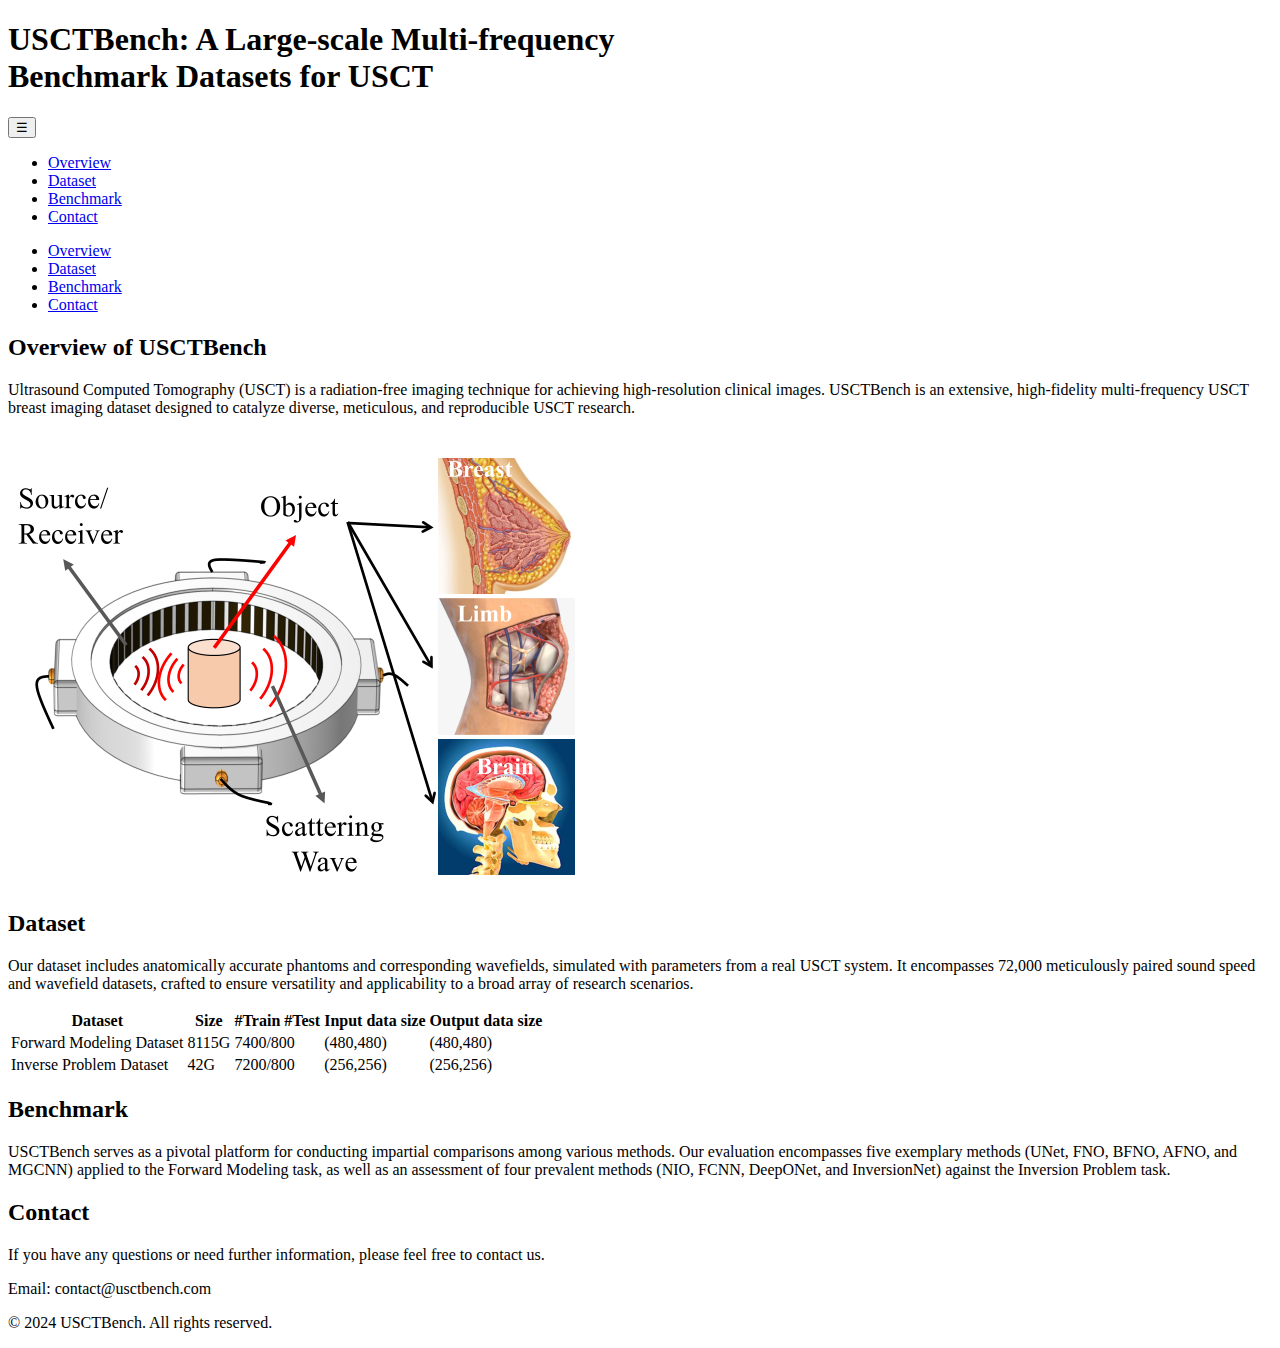
==== index.html @ 04b75a7d "Update index.html" ====
<!DOCTYPE html>
<html lang="en">
<head>
    <meta charset="UTF-8">
    <meta name="viewport" content="width=device-width, initial-scale=1.0">
    <title>USCTBench: A Large-scale Multi-frequency Benchmark Datasets for USCT</title>
    <link href="https://fonts.googleapis.com/css2?family=Open+Sans:wght@400;700&display=swap" rel="stylesheet">
    <link rel="stylesheet" href="css/style.css">
</head>
<body>
    <header>
        <div class="header-content">
            <h1>USCTBench: A Large-scale Multi-frequency<br>Benchmark Datasets for USCT</h1>
            <button class="mobile-menu-btn" aria-label="Toggle navigation">&#9776;</button>
            <nav class="mobile-menu">
                <ul>
                    <li><a href="#overview">Overview</a></li>
                    <li><a href="#dataset">Dataset</a></li>
                    <li><a href="#benchmark">Benchmark</a></li>
                    <li><a href="#contact">Contact</a></li>
                </ul>
            </nav>
            <nav>
                <ul>
                    <li><a href="#overview">Overview</a></li>
                    <li><a href="#dataset">Dataset</a></li>
                    <li><a href="#benchmark">Benchmark</a></li>
                    <li><a href="#contact">Contact</a></li>
                </ul>
            </nav>
        </div>
    </header>

    <section id="overview">
        <h2>Overview of USCTBench</h2>
        <p>Ultrasound Computed Tomography (USCT) is a radiation-free imaging technique for achieving high-resolution clinical images. USCTBench is an extensive, high-fidelity multi-frequency USCT breast imaging dataset designed to catalyze diverse, meticulous, and reproducible USCT research.</p>
        <img src="USCT.png" alt="Schematic diagram of a USCT system">
    </section>

    <section id="dataset">
        <h2>Dataset</h2>
        <p>Our dataset includes anatomically accurate phantoms and corresponding wavefields, simulated with parameters from a real USCT system. It encompasses 72,000 meticulously paired sound speed and wavefield datasets, crafted to ensure versatility and applicability to a broad array of research scenarios.</p>
        <table>
            <tr>
                <th>Dataset</th>
                <th>Size</th>
                <th>#Train #Test</th>
                <th>Input data size</th>
                <th>Output data size</th>
            </tr>
            <tr>
                <td>Forward Modeling Dataset</td>
                <td>8115G</td>
                <td>7400/800</td>
                <td>(480,480)</td>
                <td>(480,480)</td>
            </tr>
            <tr>
                <td>Inverse Problem Dataset</td>
                <td>42G</td>
                <td>7200/800</td>
                <td>(256,256)</td>
                <td>(256,256)</td>
            </tr>
        </table>
    </section>

    <section id="benchmark">
        <h2>Benchmark</h2>
        <p>USCTBench serves as a pivotal platform for conducting impartial comparisons among various methods. Our evaluation encompasses five exemplary methods (UNet, FNO, BFNO, AFNO, and MGCNN) applied to the Forward Modeling task, as well as an assessment of four prevalent methods (NIO, FCNN, DeepONet, and InversionNet) against the Inversion Problem task.</p>
    </section>

    <section id="contact">
        <h2>Contact</h2>
        <p>If you have any questions or need further information, please feel free to contact us.</p>
        <p>Email: contact@usctbench.com</p>
    </section>

    <footer>
        <p>© 2024 USCTBench. All rights reserved.</p>
    </footer>
    <script src="js/script.js"></script>
</body>
</html>
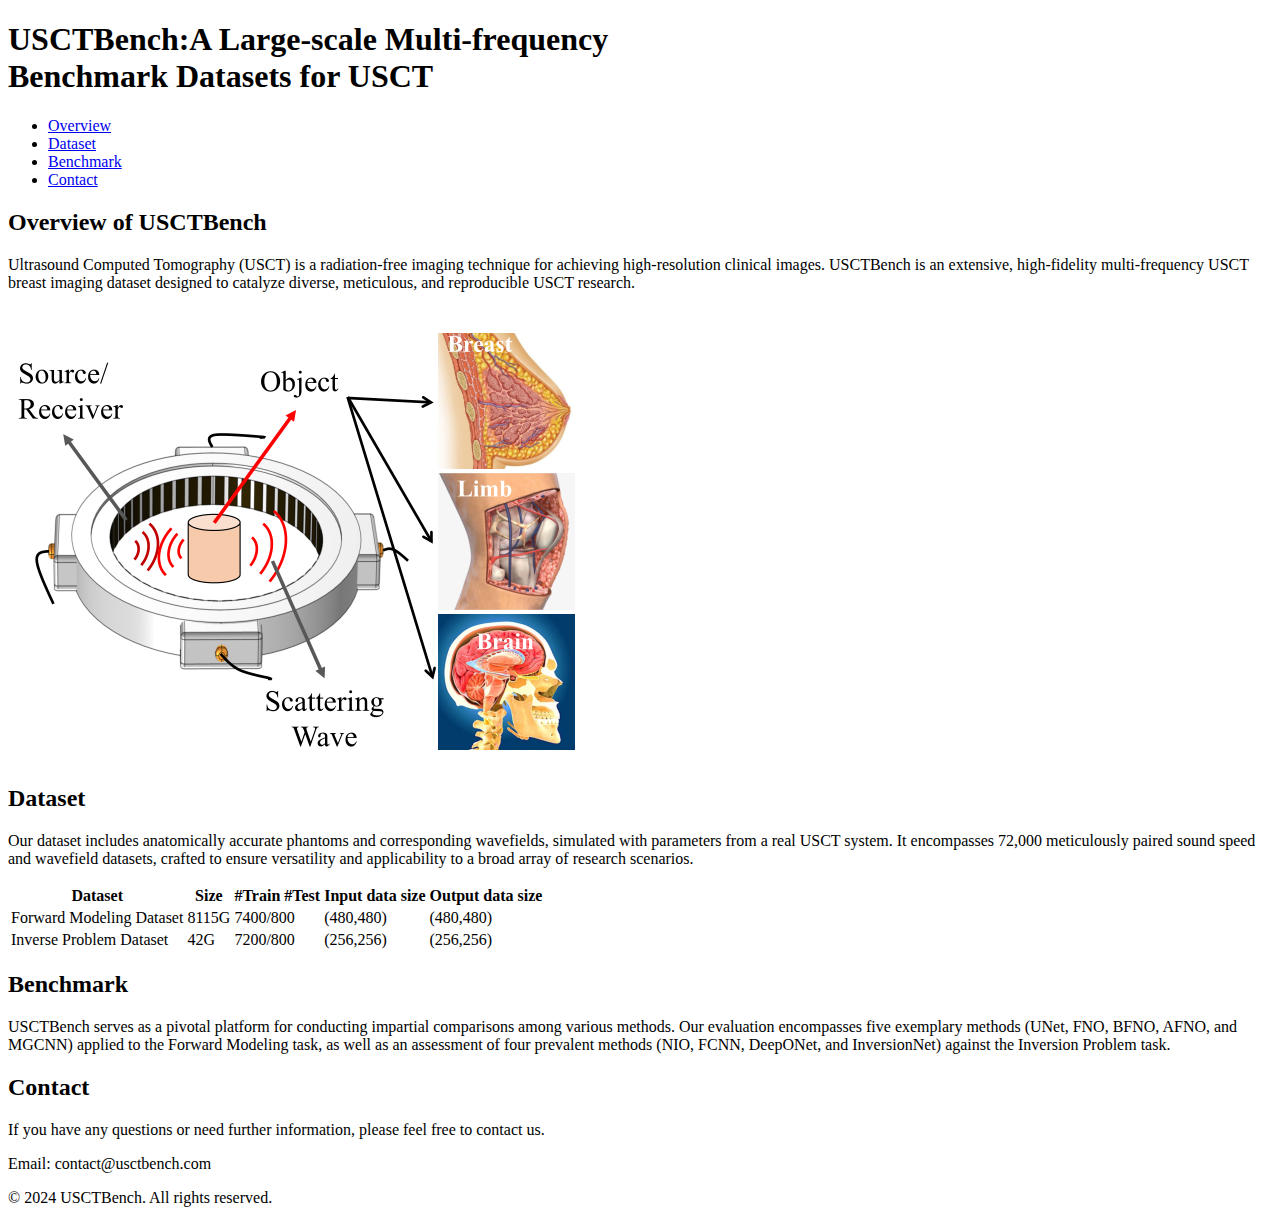
==== commit 62d086fa: "Update index.html" ====
--- a/index.html
+++ b/index.html
@@ -4,22 +4,12 @@
     <meta charset="UTF-8">
     <meta name="viewport" content="width=device-width, initial-scale=1.0">
     <title>USCTBench: A Large-scale Multi-frequency Benchmark Datasets for USCT</title>
-    <link href="https://fonts.googleapis.com/css2?family=Open+Sans:wght@400;700&display=swap" rel="stylesheet">
-    <link rel="stylesheet" href="css/style.css">
+    <link rel="stylesheet" href="styles.css">
 </head>
 <body>
     <header>
         <div class="header-content">
-            <h1>USCTBench: A Large-scale Multi-frequency<br>Benchmark Datasets for USCT</h1>
-            <button class="mobile-menu-btn" aria-label="Toggle navigation">&#9776;</button>
-            <nav class="mobile-menu">
-                <ul>
-                    <li><a href="#overview">Overview</a></li>
-                    <li><a href="#dataset">Dataset</a></li>
-                    <li><a href="#benchmark">Benchmark</a></li>
-                    <li><a href="#contact">Contact</a></li>
-                </ul>
-            </nav>
+            <h1>USCTBench:A Large-scale Multi-frequency<br>Benchmark Datasets for USCT</h1>
             <nav>
                 <ul>
                     <li><a href="#overview">Overview</a></li>
@@ -40,6 +30,7 @@
     <section id="dataset">
         <h2>Dataset</h2>
         <p>Our dataset includes anatomically accurate phantoms and corresponding wavefields, simulated with parameters from a real USCT system. It encompasses 72,000 meticulously paired sound speed and wavefield datasets, crafted to ensure versatility and applicability to a broad array of research scenarios.</p>
+        <!-- Table Start -->
         <table>
             <tr>
                 <th>Dataset</th>
@@ -63,6 +54,7 @@
                 <td>(256,256)</td>
             </tr>
         </table>
+        <!-- Table End -->
     </section>
 
     <section id="benchmark">
@@ -79,6 +71,5 @@
     <footer>
         <p>© 2024 USCTBench. All rights reserved.</p>
     </footer>
-    <script src="js/script.js"></script>
 </body>
 </html>
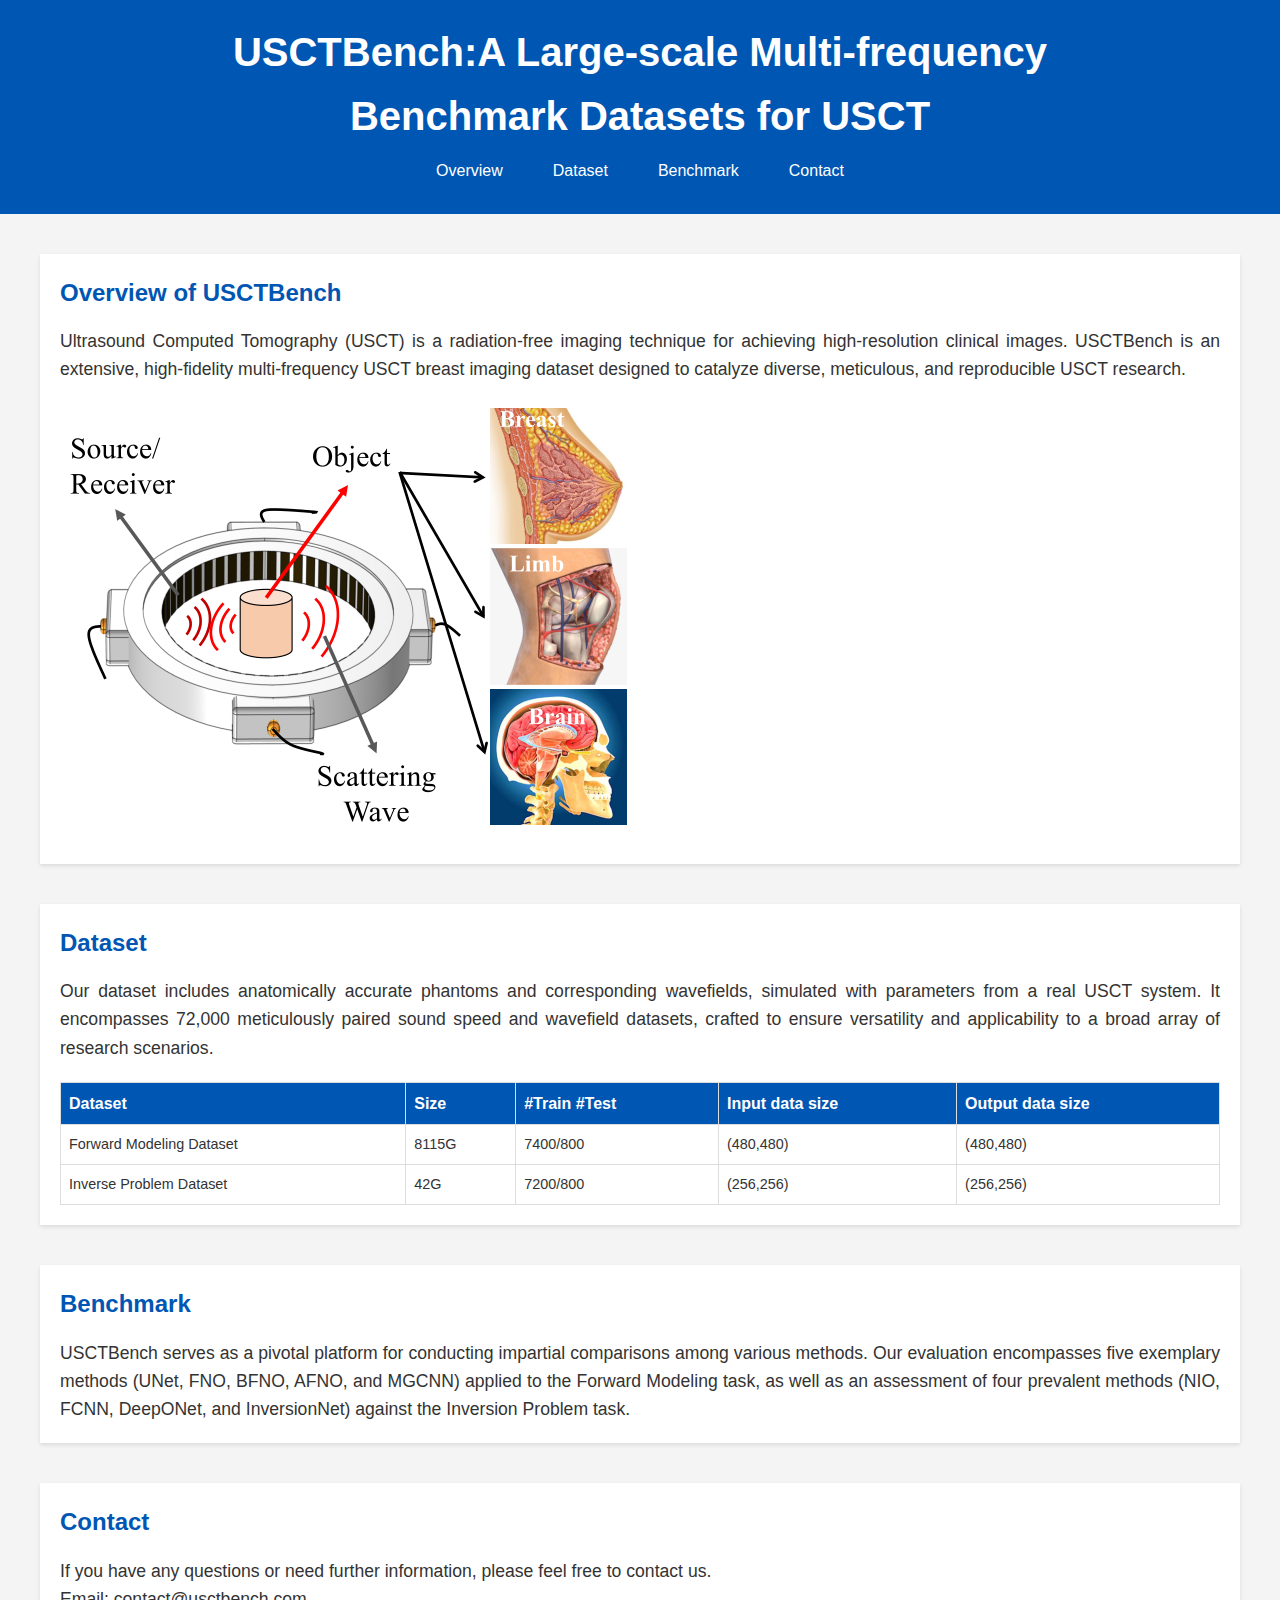
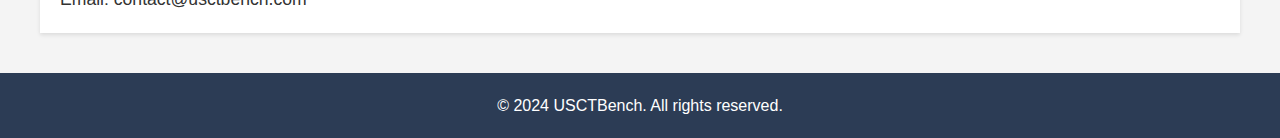
==== commit dce8607b: "Update index.html" ====
--- a/index.html
+++ b/index.html
@@ -4,7 +4,7 @@
     <meta charset="UTF-8">
     <meta name="viewport" content="width=device-width, initial-scale=1.0">
     <title>USCTBench: A Large-scale Multi-frequency Benchmark Datasets for USCT</title>
-    <link rel="stylesheet" href="styles.css">
+    <link rel="stylesheet" href="css/styles.css">
 </head>
 <body>
     <header>
--- a/css/styles.css
+++ b/css/styles.css
@@ -0,0 +1,125 @@
+/* Reset some default styles */
+* {
+    margin: 0;
+    padding: 0;
+    box-sizing: border-box;
+}
+
+html {
+    font-size: 16px;
+}
+
+body {
+    font-family: 'Arial', sans-serif;
+    line-height: 1.6;
+    color: #333;
+    background: #f4f4f4;
+}
+
+/* Header and navigation styles */
+header {
+    background: #0056b3;
+    color: #ffffff;
+    padding: 20px 0;
+}
+
+.header-content {
+    max-width: 1200px;
+    margin: 0 auto;
+    text-align: center;
+}
+
+header h1 {
+    margin: 0;
+    font-size: 2.5em;
+}
+
+nav ul {
+    list-style: none;
+    display: flex;
+    justify-content: center;
+    padding: 10px 0;
+}
+
+nav ul li {
+    margin: 0 15px;
+}
+
+nav ul li a {
+    color: #ffffff;
+    text-decoration: none;
+    padding: 5px 10px;
+}
+
+nav ul li a:hover,
+nav ul li a.active {
+    color: #eaeaea;
+    border-bottom: 2px solid #eaeaea;
+}
+
+/* Section styles */
+section {
+    max-width: 1200px;
+    margin: 40px auto;
+    padding: 20px;
+    background: #ffffff;
+    box-shadow: 0 2px 4px rgba(0, 0, 0, 0.1);
+}
+
+section h2 {
+    color: #0056b3;
+    margin-bottom: 15px;
+}
+
+section p {
+    font-size: 1.1em;
+    text-align: justify;
+}
+
+/* Table styles */
+table {
+    width: 100%;
+    border-collapse: collapse;
+    margin-top: 20px;
+}
+
+th, td {
+    border: 1px solid #ddd;
+    padding: 8px;
+    text-align: left;
+}
+
+th {
+    background-color: #0056b3;
+    color: white;
+}
+
+td {
+    font-size: 0.9em;
+}
+
+/* Footer styles */
+footer {
+    background: #2c3c55;
+    color: #ffffff;
+    text-align: center;
+    padding: 20px 0;
+    margin-top: 40px;
+}
+
+/* Responsive images */
+img {
+    max-width: 100%;
+    height: auto;
+}
+
+/* Add media query for responsiveness */
+@media (max-width: 768px) {
+    nav ul {
+        flex-direction: column;
+    }
+
+    nav ul li {
+        margin: 10px 0;
+    }
+}
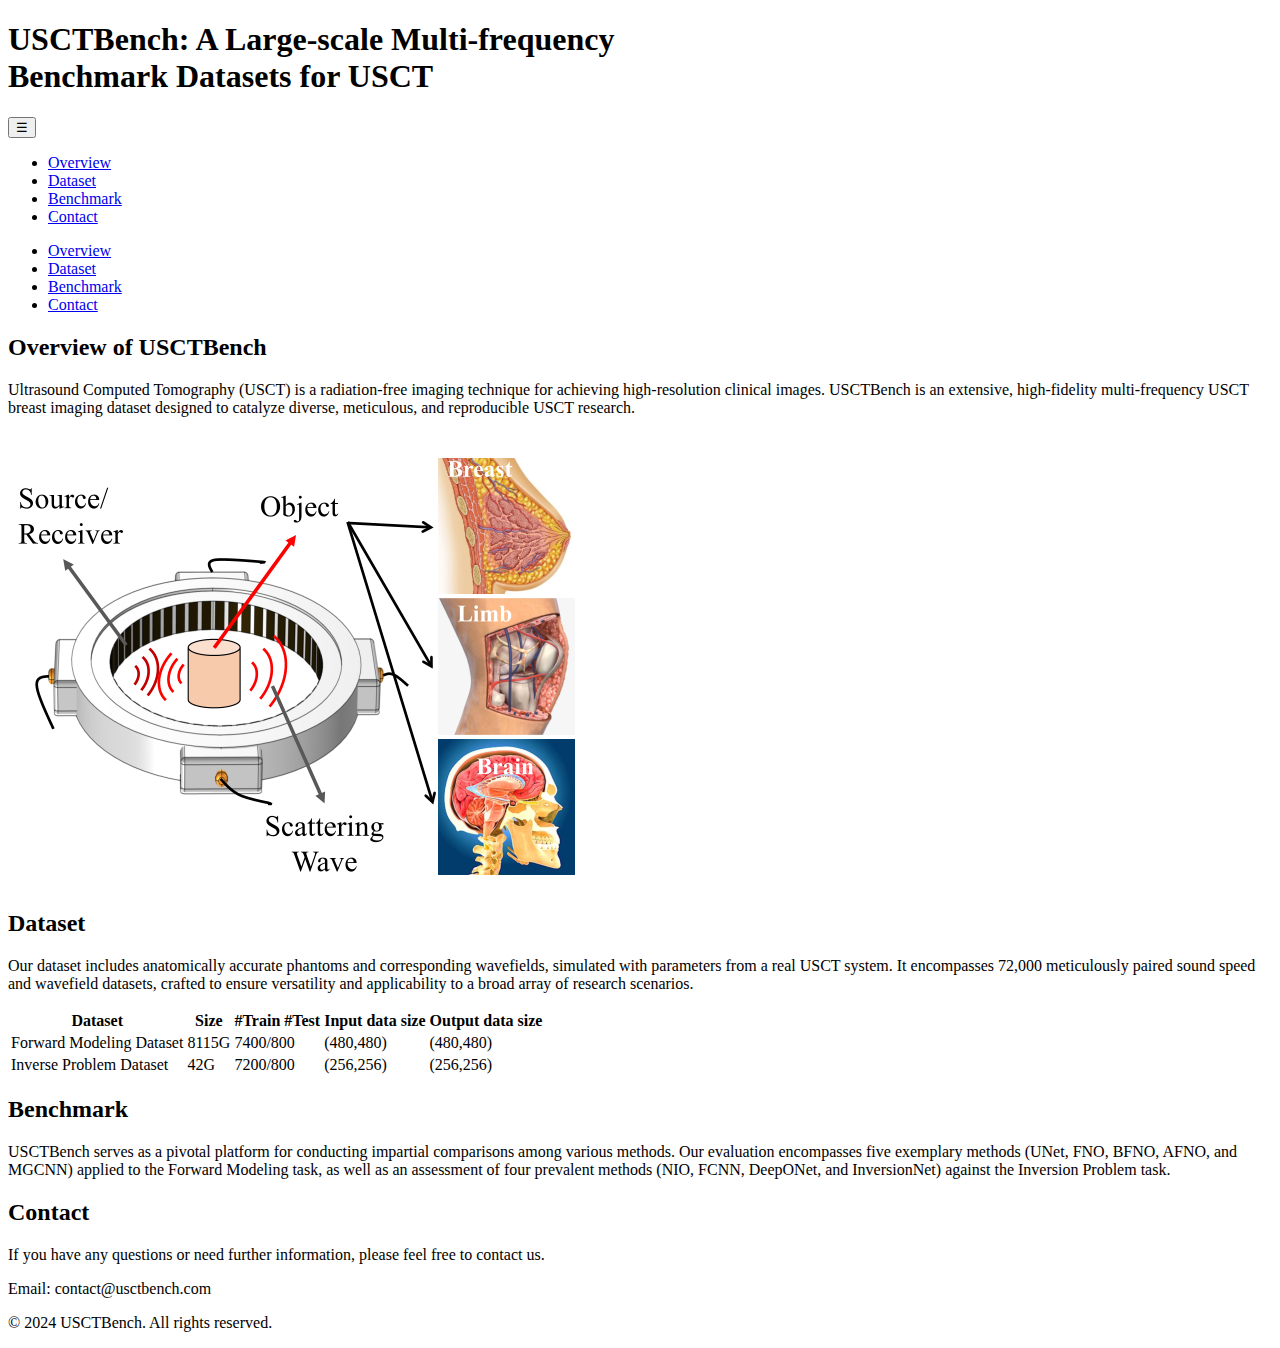
==== commit c4f9a718: "Update index.html" ====
--- a/index.html
+++ b/index.html
@@ -4,12 +4,22 @@
     <meta charset="UTF-8">
     <meta name="viewport" content="width=device-width, initial-scale=1.0">
     <title>USCTBench: A Large-scale Multi-frequency Benchmark Datasets for USCT</title>
-    <link rel="stylesheet" href="css/styles.css">
+    <link href="https://fonts.googleapis.com/css2?family=Open+Sans:wght@400;700&display=swap" rel="stylesheet">
+    <link rel="stylesheet" href="css/style.css">
 </head>
 <body>
     <header>
         <div class="header-content">
-            <h1>USCTBench:A Large-scale Multi-frequency<br>Benchmark Datasets for USCT</h1>
+            <h1>USCTBench: A Large-scale Multi-frequency<br>Benchmark Datasets for USCT</h1>
+            <button class="mobile-menu-btn" aria-label="Toggle navigation">&#9776;</button>
+            <nav class="mobile-menu">
+                <ul>
+                    <li><a href="#overview">Overview</a></li>
+                    <li><a href="#dataset">Dataset</a></li>
+                    <li><a href="#benchmark">Benchmark</a></li>
+                    <li><a href="#contact">Contact</a></li>
+                </ul>
+            </nav>
             <nav>
                 <ul>
                     <li><a href="#overview">Overview</a></li>
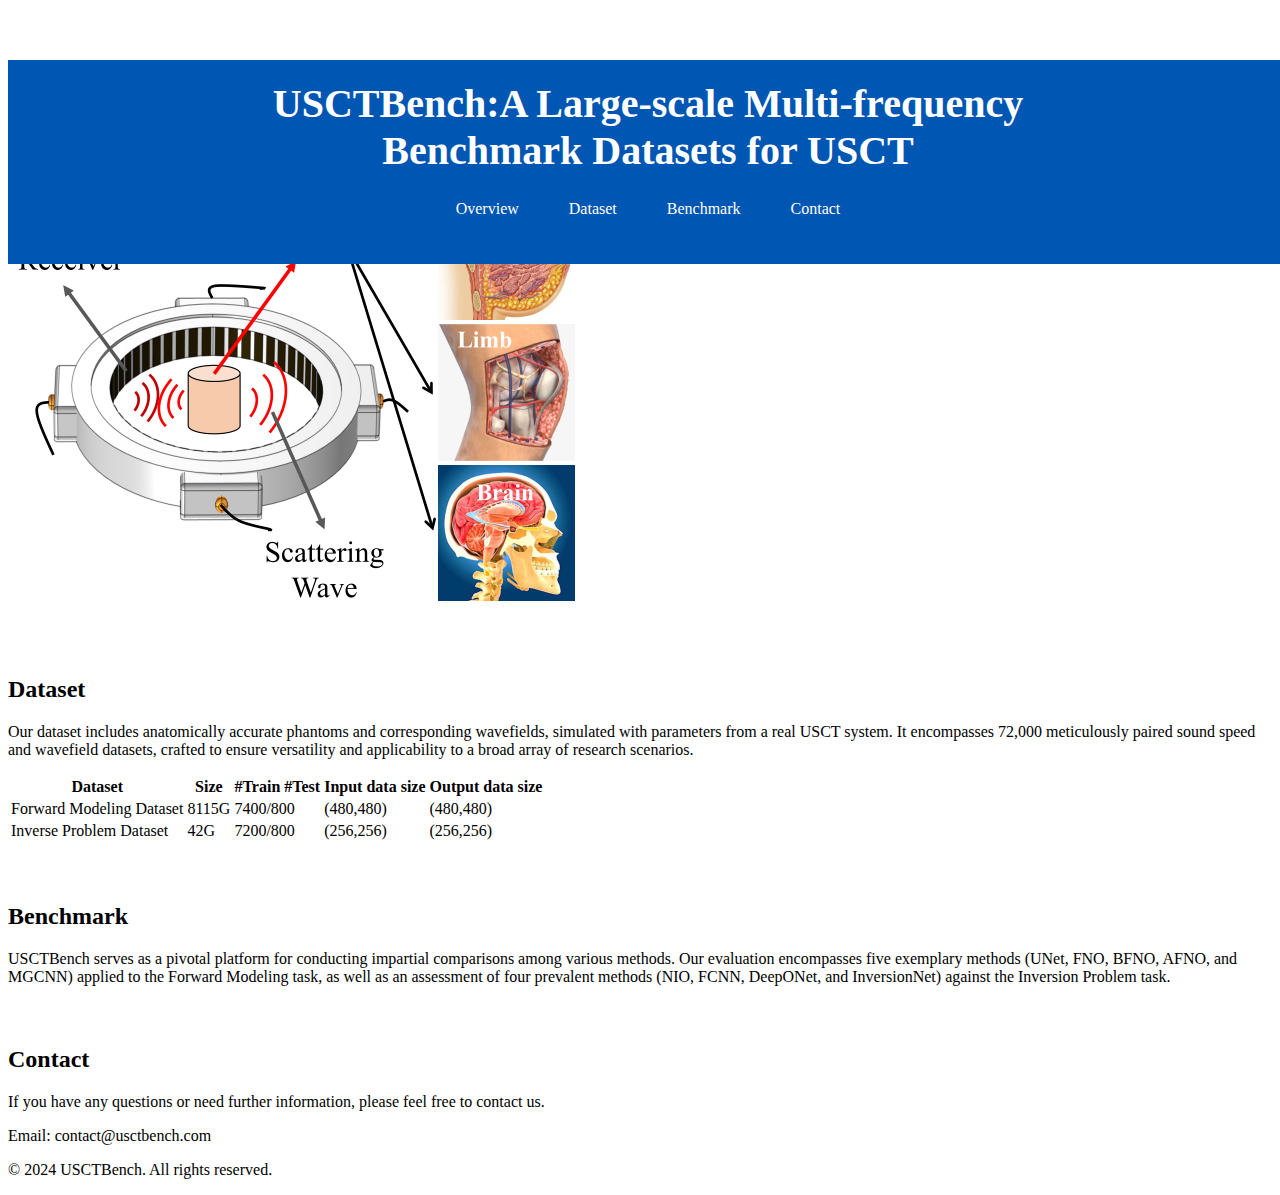
==== commit 457340ed: "Update index.html" ====
--- a/index.html
+++ b/index.html
@@ -4,22 +4,12 @@
     <meta charset="UTF-8">
     <meta name="viewport" content="width=device-width, initial-scale=1.0">
     <title>USCTBench: A Large-scale Multi-frequency Benchmark Datasets for USCT</title>
-    <link href="https://fonts.googleapis.com/css2?family=Open+Sans:wght@400;700&display=swap" rel="stylesheet">
-    <link rel="stylesheet" href="css/style.css">
+    <link rel="stylesheet" href="css/styles.css">
 </head>
 <body>
     <header>
         <div class="header-content">
-            <h1>USCTBench: A Large-scale Multi-frequency<br>Benchmark Datasets for USCT</h1>
-            <button class="mobile-menu-btn" aria-label="Toggle navigation">&#9776;</button>
-            <nav class="mobile-menu">
-                <ul>
-                    <li><a href="#overview">Overview</a></li>
-                    <li><a href="#dataset">Dataset</a></li>
-                    <li><a href="#benchmark">Benchmark</a></li>
-                    <li><a href="#contact">Contact</a></li>
-                </ul>
-            </nav>
+            <h1>USCTBench:A Large-scale Multi-frequency<br>Benchmark Datasets for USCT</h1>
             <nav>
                 <ul>
                     <li><a href="#overview">Overview</a></li>
--- a/css/styles.css
+++ b/css/styles.css
@@ -0,0 +1,92 @@
+/* Header and navigation styles */
+header {
+    background: #0056b3;
+    color: #ffffff;
+    padding: 20px 0;
+    position: fixed; /* Fixed position at the top of the viewport */
+    width: 100%; /* Full width */
+    z-index: 1000; /* Ensure the header is above other content */
+}
+
+.header-content {
+    max-width: 1200px;
+    margin: 0 auto;
+    text-align: center;
+    position: relative; /* Relative positioning for children */
+}
+
+header h1 {
+    margin: 0;
+    font-size: 2.5em;
+}
+
+nav ul {
+    list-style: none;
+    display: flex;
+    justify-content: center;
+    padding: 10px 0;
+}
+
+nav ul li {
+    margin: 0 15px;
+}
+
+nav ul li a {
+    color: #ffffff;
+    text-decoration: none;
+    padding: 5px 10px;
+}
+
+nav ul li a:hover,
+nav ul li a.active {
+    color: #eaeaea;
+    border-bottom: 2px solid #eaeaea;
+}
+
+/* Style for mobile menu */
+.mobile-menu-btn {
+    display: none; /* Hide the mobile menu button on larger screens */
+    cursor: pointer;
+    position: fixed; /* Fixed position */
+    top: 20px; /* Offset from the top */
+    right: 20px; /* Offset from the right */
+}
+
+.mobile-menu {
+    display: none; /* Hide the mobile menu by default */
+    position: fixed; /* Fixed position */
+    top: 60px; /* Offset from the top */
+    right: 0;
+    width: 100%;
+    background: #0056b3;
+    max-height: 0;
+    overflow: hidden;
+    transition: max-height 0.3s ease-out;
+}
+
+.mobile-menu ul {
+    display: flex;
+    flex-direction: column;
+    align-items: center;
+}
+
+.mobile-menu.active {
+    display: block;
+    max-height: 500px; /* Adjust based on the number of menu items */
+}
+
+/* Section padding top to avoid overlap with fixed header */
+section {
+    margin-top: 60px; /* Add padding to avoid content overlap */
+}
+
+/* Add media query for responsiveness */
+@media (max-width: 768px) {
+    .mobile-menu-btn {
+        display: block;
+    }
+
+    nav ul {
+        display: none;
+    }
+}
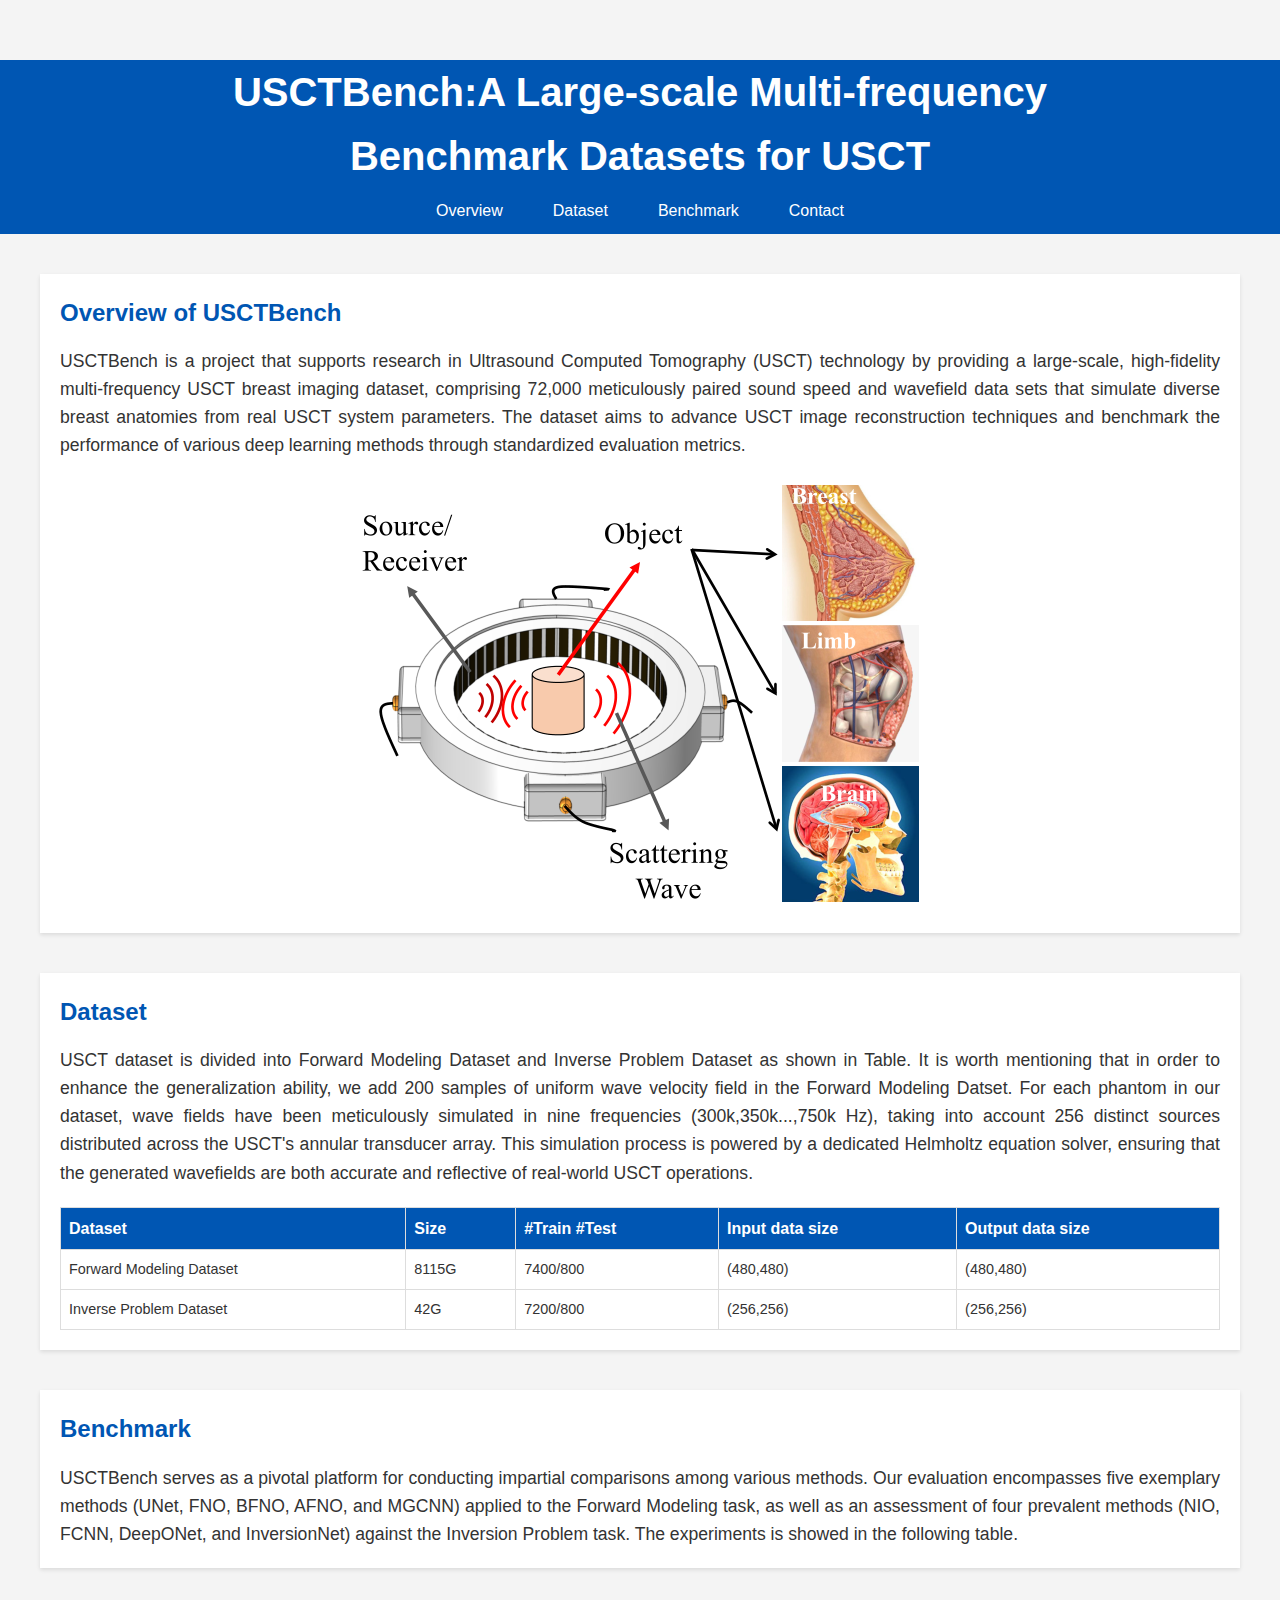
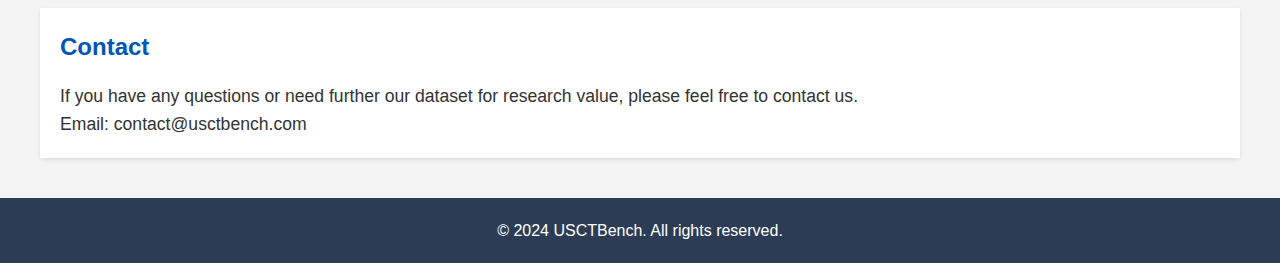
==== commit 7c41c985: "Update index.html" ====
--- a/index.html
+++ b/index.html
@@ -23,13 +23,21 @@
 
     <section id="overview">
         <h2>Overview of USCTBench</h2>
-        <p>Ultrasound Computed Tomography (USCT) is a radiation-free imaging technique for achieving high-resolution clinical images. USCTBench is an extensive, high-fidelity multi-frequency USCT breast imaging dataset designed to catalyze diverse, meticulous, and reproducible USCT research.</p>
+        <p>USCTBench is a project that supports research in Ultrasound Computed Tomography (USCT) technology by providing a large-scale, 
+            high-fidelity multi-frequency USCT breast imaging dataset, comprising 72,000 meticulously paired sound speed and wavefield data sets 
+            that simulate diverse breast anatomies from real USCT system parameters. The dataset aims to advance USCT image reconstruction techniques 
+            and benchmark the performance of various deep learning methods through standardized evaluation metrics.</p>
         <img src="USCT.png" alt="Schematic diagram of a USCT system">
     </section>
 
     <section id="dataset">
         <h2>Dataset</h2>
-        <p>Our dataset includes anatomically accurate phantoms and corresponding wavefields, simulated with parameters from a real USCT system. It encompasses 72,000 meticulously paired sound speed and wavefield datasets, crafted to ensure versatility and applicability to a broad array of research scenarios.</p>
+        <p>USCT dataset is divided into Forward Modeling Dataset and Inverse Problem Dataset as shown in Table. 
+            It is worth mentioning that in order to enhance the generalization ability, we add 200 samples of uniform wave velocity 
+            field in the Forward Modeling Datset. For each phantom in our dataset, wave fields have been meticulously simulated in nine frequencies
+            (300k,350k...,750k Hz), taking into account 256 distinct sources distributed across the USCT's annular transducer array. 
+            This simulation process is powered by a dedicated Helmholtz equation solver, ensuring that the generated wavefields are both accurate 
+            and reflective of real-world USCT operations.</p>
         <!-- Table Start -->
         <table>
             <tr>
@@ -59,12 +67,17 @@
 
     <section id="benchmark">
         <h2>Benchmark</h2>
-        <p>USCTBench serves as a pivotal platform for conducting impartial comparisons among various methods. Our evaluation encompasses five exemplary methods (UNet, FNO, BFNO, AFNO, and MGCNN) applied to the Forward Modeling task, as well as an assessment of four prevalent methods (NIO, FCNN, DeepONet, and InversionNet) against the Inversion Problem task.</p>
+        <p>USCTBench serves as a pivotal platform for conducting impartial comparisons among various methods. 
+            Our evaluation encompasses five exemplary methods (UNet, FNO, BFNO, AFNO, and MGCNN) applied to 
+            the Forward Modeling task, as well as an assessment of four prevalent methods 
+            (NIO, FCNN, DeepONet, and InversionNet) against the Inversion Problem task.
+            The experiments is showed in the following table.
+        </p>
     </section>
 
     <section id="contact">
         <h2>Contact</h2>
-        <p>If you have any questions or need further information, please feel free to contact us.</p>
+        <p>If you have any questions or need further our dataset for research value, please feel free to contact us.</p>
         <p>Email: contact@usctbench.com</p>
     </section>
 
--- a/css/styles.css
+++ b/css/styles.css
@@ -1,18 +1,33 @@
+/* Reset some default styles */
+* {
+    margin: 0;
+    padding: 0;
+    box-sizing: border-box;
+}
+
+html {
+    font-size: 16px;
+}
+
+body {
+    font-family: 'Open Sans', sans-serif;
+    line-height: 1.6;
+    color: #333;
+    background: #f4f4f4;
+    padding-top: 60px; /* Add padding to prevent content from being hidden behind the fixed header */
+}
+
 /* Header and navigation styles */
 header {
     background: #0056b3;
     color: #ffffff;
-    padding: 20px 0;
-    position: fixed; /* Fixed position at the top of the viewport */
-    width: 100%; /* Full width */
-    z-index: 1000; /* Ensure the header is above other content */
+    padding: 0;
+    width: 100%;
 }
-
 .header-content {
     max-width: 1200px;
     margin: 0 auto;
     text-align: center;
-    position: relative; /* Relative positioning for children */
 }
 
 header h1 {
@@ -44,49 +59,106 @@
 }
 
 /* Style for mobile menu */
-.mobile-menu-btn {
-    display: none; /* Hide the mobile menu button on larger screens */
-    cursor: pointer;
-    position: fixed; /* Fixed position */
-    top: 20px; /* Offset from the top */
-    right: 20px; /* Offset from the right */
+.mobile-menu {
+    display: none;
 }
 
-.mobile-menu {
-    display: none; /* Hide the mobile menu by default */
-    position: fixed; /* Fixed position */
-    top: 60px; /* Offset from the top */
-    right: 0;
-    width: 100%;
-    background: #0056b3;
-    max-height: 0;
-    overflow: hidden;
-    transition: max-height 0.3s ease-out;
+.mobile-menu-btn {
+    display: none;
+    cursor: pointer;
 }
 
-.mobile-menu ul {
-    display: flex;
-    flex-direction: column;
-    align-items: center;
+/* Section styles */
+section {
+    max-width: 1200px;
+    margin: 40px auto;
+    padding: 20px;
+    background: #ffffff;
+    box-shadow: 0 2px 4px rgba(0, 0, 0, 0.1);
+    margin: 40px auto; /* Adjusted margin to prevent overlap with fixed header */
 }
 
-.mobile-menu.active {
-    display: block;
-    max-height: 500px; /* Adjust based on the number of menu items */
+section h2 {
+    color: #0056b3;
+    margin-bottom: 15px;
 }
 
-/* Section padding top to avoid overlap with fixed header */
-section {
-    margin-top: 60px; /* Add padding to avoid content overlap */
+section p {
+    font-size: 1.1em;
+    text-align: justify;
+}
+
+/* Table styles */
+table {
+    width: 100%;
+    border-collapse: collapse;
+    margin-top: 20px;
+}
+
+th, td {
+    border: 1px solid #ddd;
+    padding: 8px;
+    text-align: left;
+}
+
+th {
+    background-color: #0056b3;
+    color: white;
+}
+
+td {
+    font-size: 0.9em;
+}
+
+/* Footer styles */
+footer {
+    background: #2c3c55;
+    color: #ffffff;
+    text-align: center;
+    padding: 20px 0;
+    margin-top: 40px;
+}
+
+/* Responsive images */
+img {
+    max-width: 100%;
+    height: auto;
+}
+
+section img {
+    display: block; /* Removes bottom whitespace below the image */
+    margin-left: auto;
+    margin-right: auto;
 }
 
 /* Add media query for responsiveness */
 @media (max-width: 768px) {
+    nav ul {
+        flex-direction: column;
+    }
+
+    nav ul li {
+        display: block;
+        text-align: center;
+        margin: 10px 0;
+    }
+
     .mobile-menu-btn {
         display: block;
     }
 
-    nav ul {
-        display: none;
+    .mobile-menu {
+        display: block;
+        position: absolute;
+        top: 60px;
+        left: 0;
+        width: 100%;
+        background: #0056b3;
+    }
+
+    .mobile-menu ul {
+        display: flex;
+        flex-direction: column;
+        align-items: center;
     }
 }
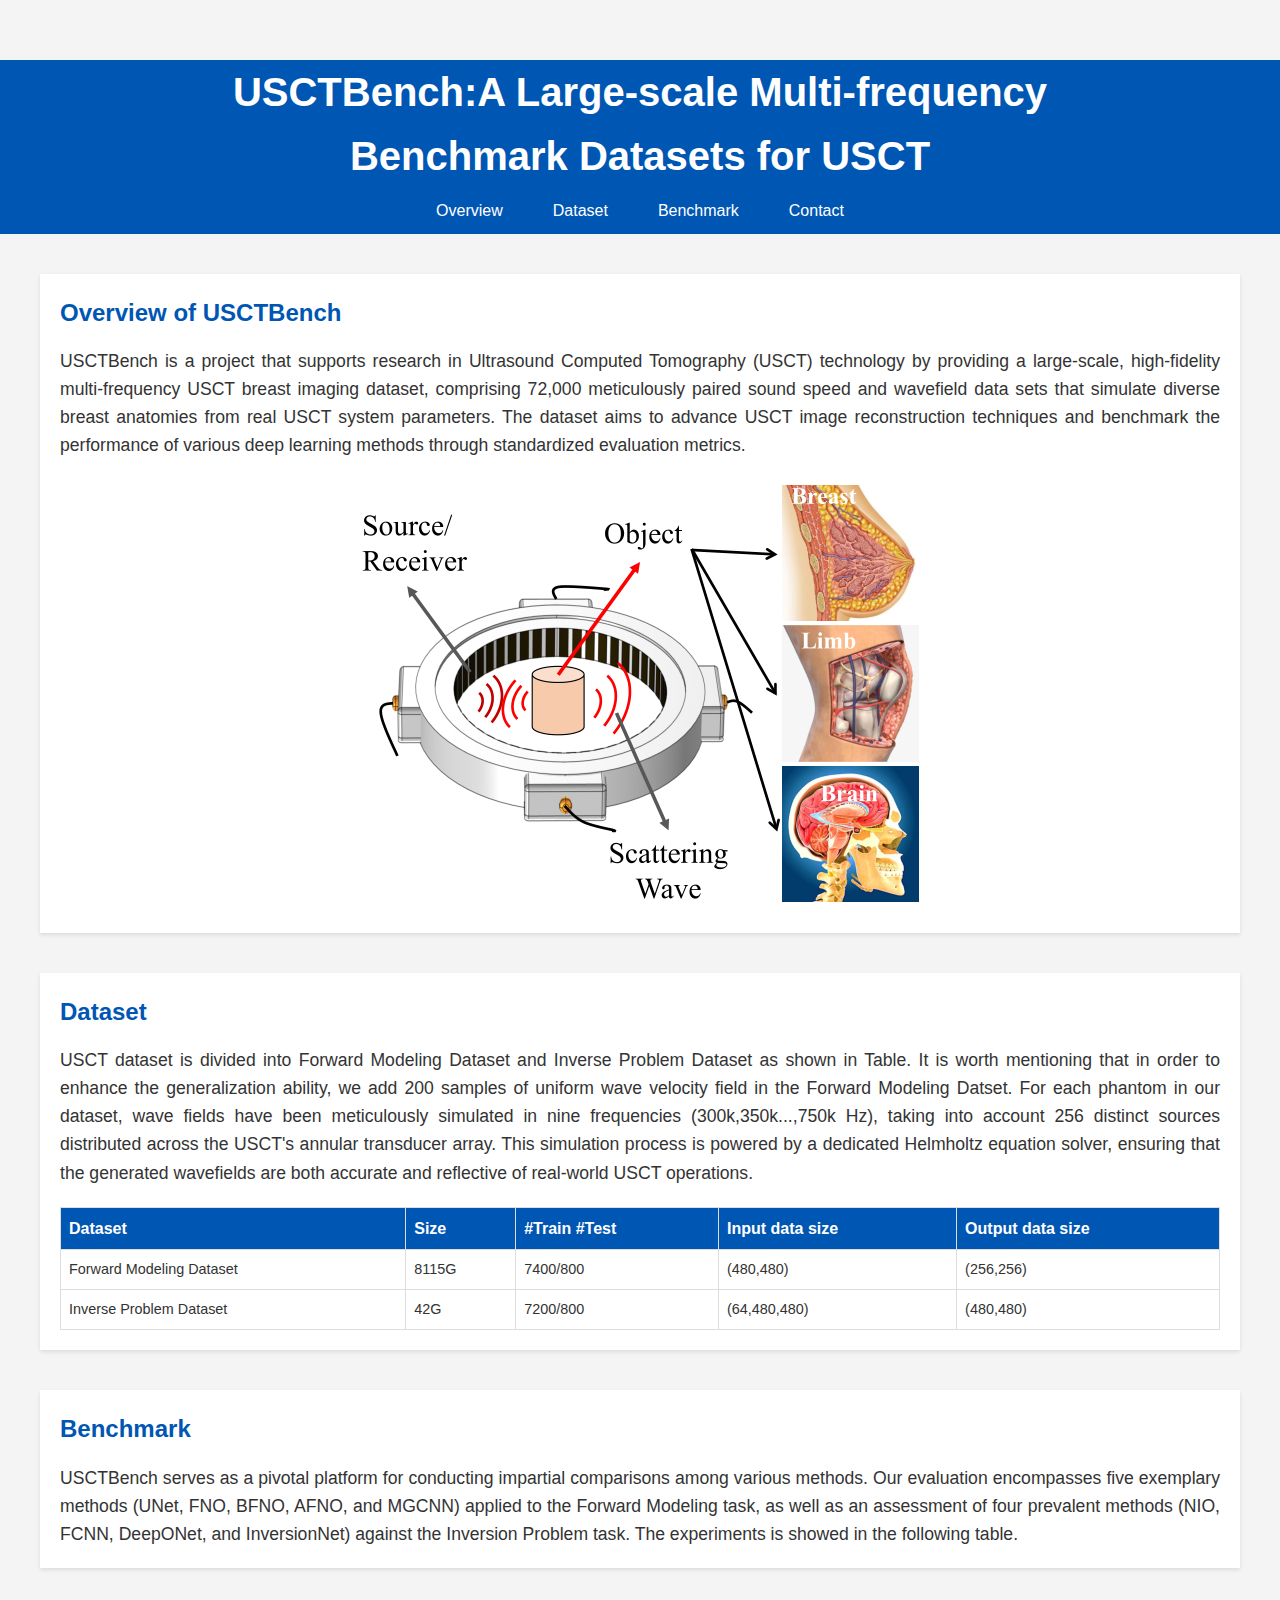
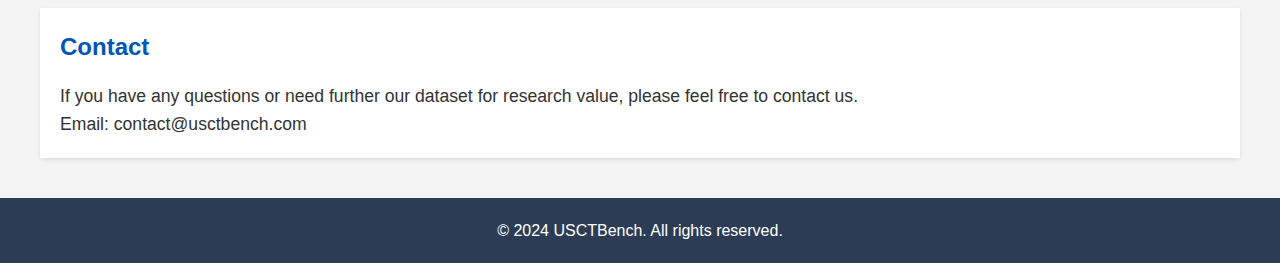
==== commit 9a346900: "Update index.html" ====
--- a/index.html
+++ b/index.html
@@ -52,14 +52,14 @@
                 <td>8115G</td>
                 <td>7400/800</td>
                 <td>(480,480)</td>
-                <td>(480,480)</td>
+                <td>(256,256)</td>
             </tr>
             <tr>
                 <td>Inverse Problem Dataset</td>
                 <td>42G</td>
                 <td>7200/800</td>
-                <td>(256,256)</td>
-                <td>(256,256)</td>
+                <td>(64,480,480)</td>
+                <td>(480,480)</td>
             </tr>
         </table>
         <!-- Table End -->
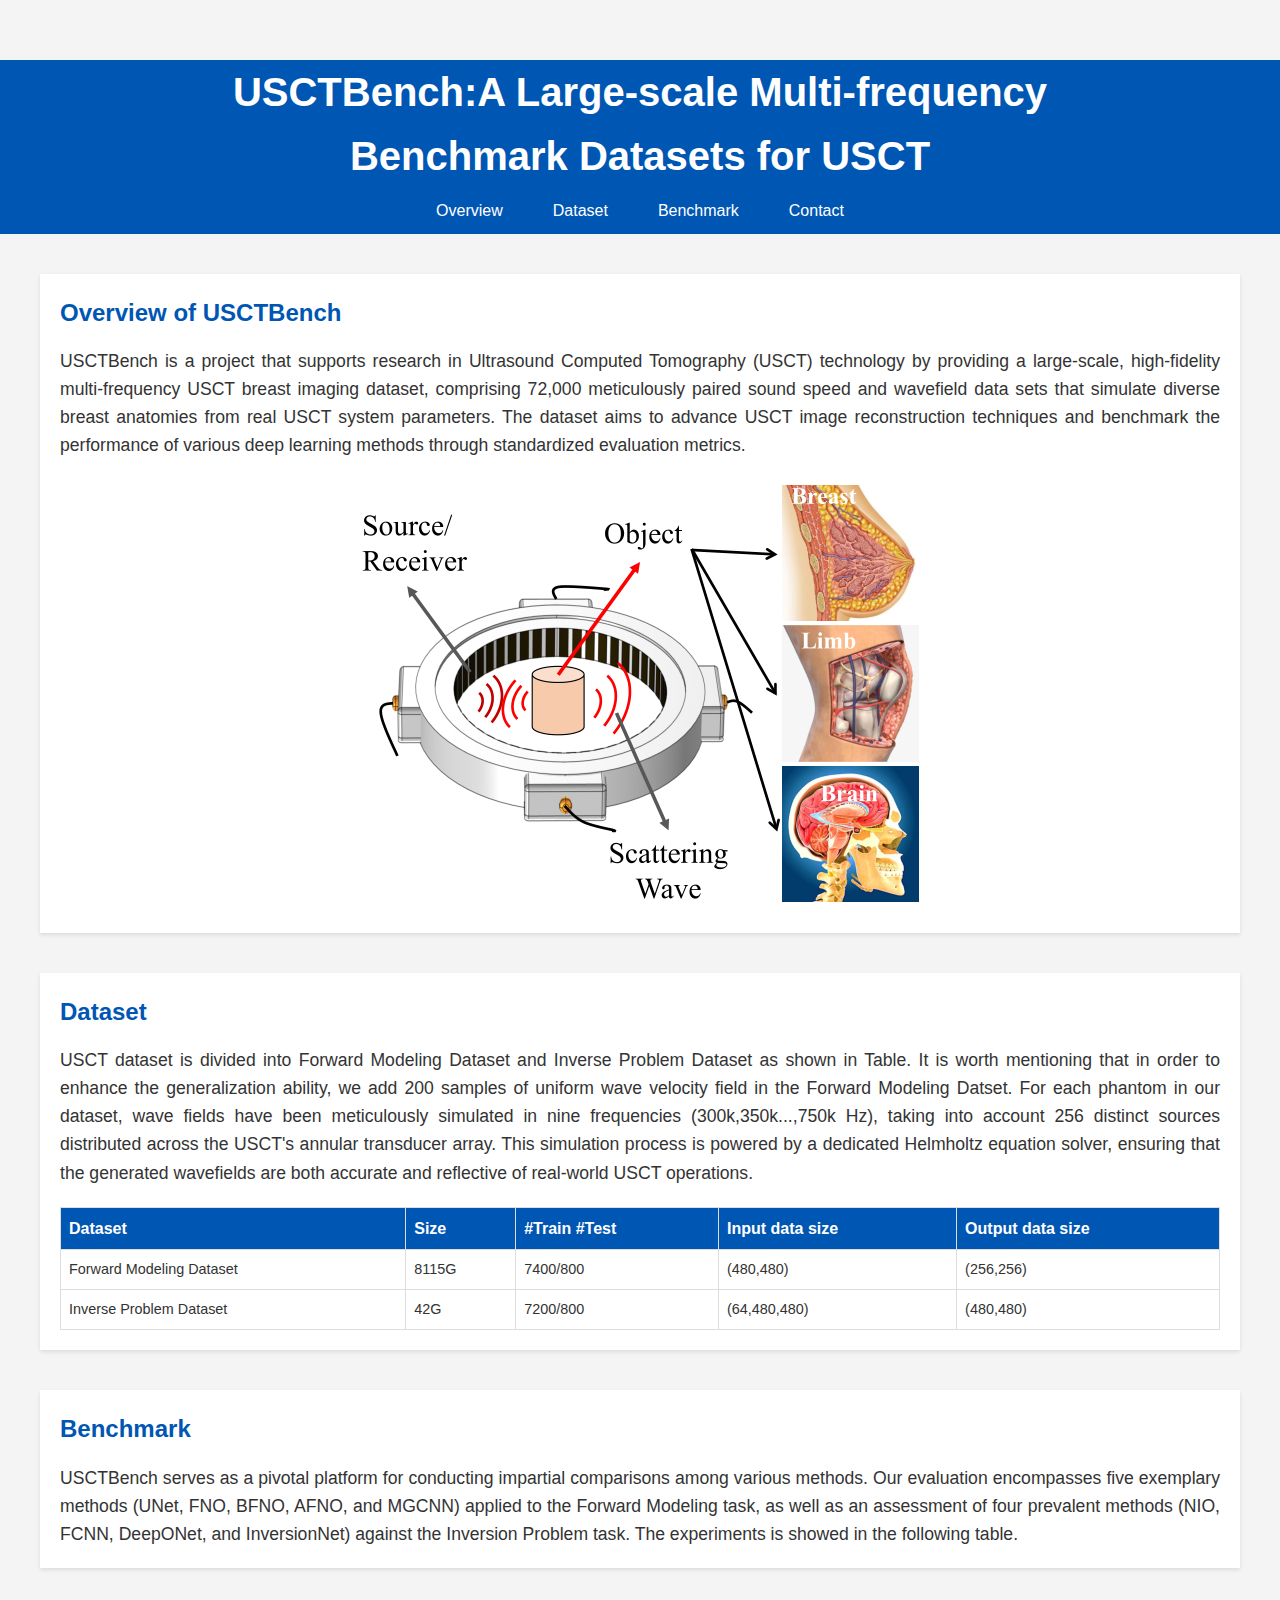
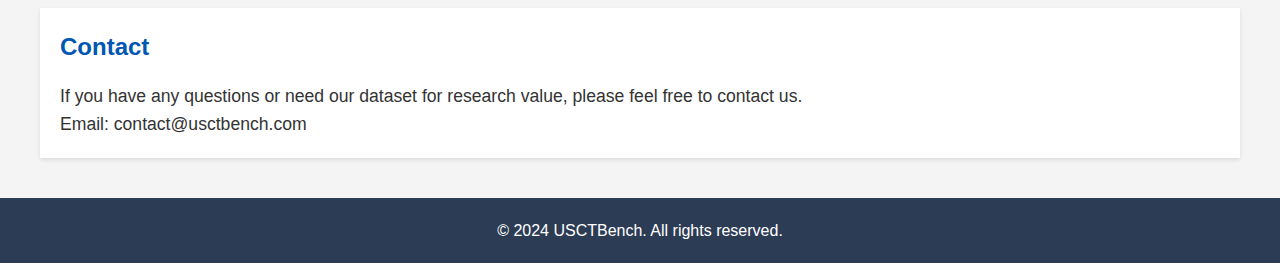
==== commit 2198cda9: "Update index.html" ====
--- a/index.html
+++ b/index.html
@@ -77,7 +77,7 @@
 
     <section id="contact">
         <h2>Contact</h2>
-        <p>If you have any questions or need further our dataset for research value, please feel free to contact us.</p>
+        <p>If you have any questions or need our dataset for research value, please feel free to contact us.</p>
         <p>Email: contact@usctbench.com</p>
     </section>
 
